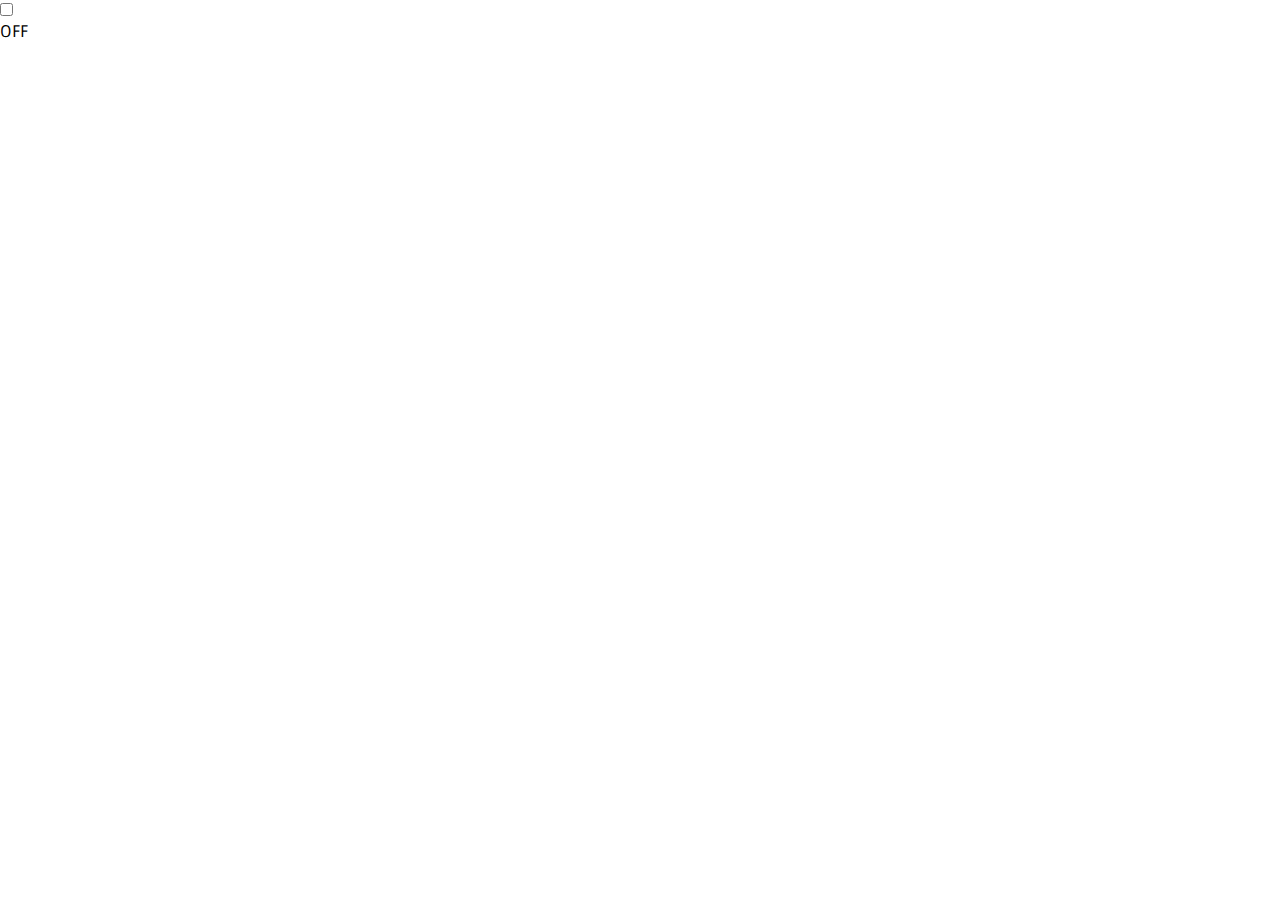
==== hw-5.2.html @ 2d382839 "Homework 5, task 2" ====
<!DOCTYPE html>
<html lang="en">
<head>
    <meta charset="UTF-8">
    <meta http-equiv="X-UA-Compatible" content="IE=edge">
    <meta name="viewport" content="width=device-width, initial-scale=1.0">
    <link href="https://fonts.googleapis.com/css2?family=Sintony&amp;display=swap" rel="stylesheet">
    <title>Homework 5.2</title>
    <style>
        * {
            box-sizing: border-box;
            margin: 0;
            padding: 0;
            font-family: 'Sintony', sans-serif;
        }
    </style>
</head>
<body>
    <div class="dark" id="d1">
        <input type ="checkbox" id="checkbox" class="checkbox">
        <label for="checkbox" class="cta" id="cta">
            <div class="toggle" id="toggle"><p id="p1">OFF</p></div>
        </label>
        <p id="p2"></p>
    </div>
    <script src="hw-5.2.js"></script>
</body>
</html>
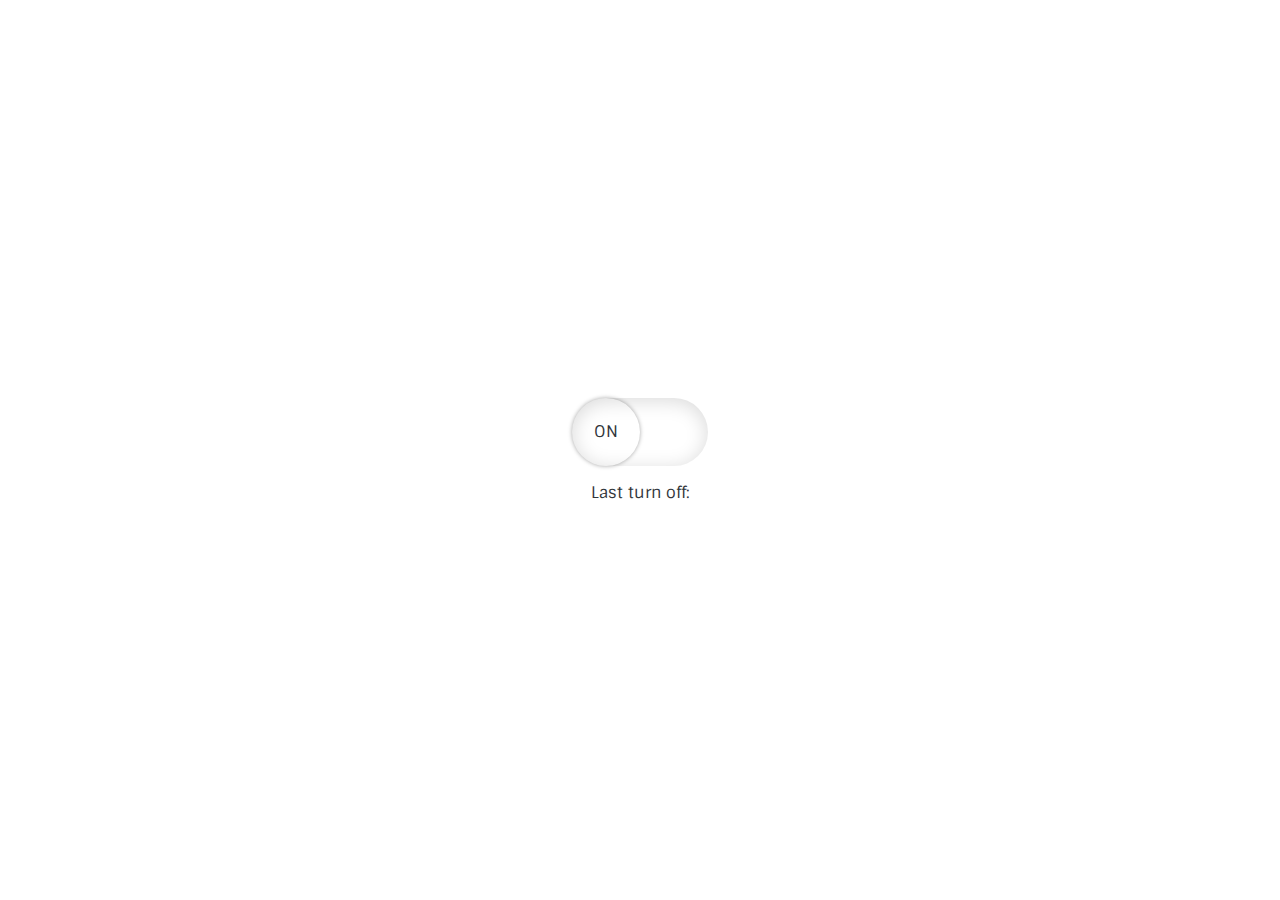
==== commit 19cb923f: "Third commit" ====
--- a/hw-5.2.html
+++ b/hw-5.2.html
@@ -6,22 +6,13 @@
     <meta name="viewport" content="width=device-width, initial-scale=1.0">
     <link href="https://fonts.googleapis.com/css2?family=Sintony&amp;display=swap" rel="stylesheet">
     <title>Homework 5.2</title>
-    <style>
-        * {
-            box-sizing: border-box;
-            margin: 0;
-            padding: 0;
-            font-family: 'Sintony', sans-serif;
-        }
-    </style>
+    <link rel="stylesheet" href="hw-5.2.css">
 </head>
 <body>
-    <div class="dark" id="d1">
+    <div class="main-wrapper" id="main">
         <input type ="checkbox" id="checkbox" class="checkbox">
-        <label for="checkbox" class="cta" id="cta">
-            <div class="toggle" id="toggle"><p id="p1">OFF</p></div>
-        </label>
-        <p id="p2"></p>
+        <label for="checkbox" class="action-button" id="action-button"></label>
+        <p class="text-message" id="text-message"></p>
     </div>
     <script src="hw-5.2.js"></script>
 </body>
--- a/hw-5.2.css
+++ b/hw-5.2.css
@@ -0,0 +1,67 @@
+* {
+    box-sizing: border-box;
+    margin: 0;
+    padding: 0;
+}
+
+body {
+    font-family: 'Sintony', sans-serif;
+}
+
+.checkbox {
+    display: none;
+    position: absolute;
+}
+
+.main-wrapper {
+    display: flex;
+    justify-content: center;
+    align-items: center;
+    flex-direction: column;
+    height: 100vh;
+    transition: background-color 0.2s linear;
+    gap: 16px;
+    color: #31353A;
+}
+
+.dark-mode {
+    background-color: #31353A;
+    color: white;
+}
+
+.action-button {
+    display: flex;
+    background-color: 180deg, #282B30 0%, #1E2124 100%;
+    box-shadow: inset 0px 3px 20px rgba(0, 0, 0, 0.15);
+    height: 68px;
+    width: 136px;
+    border-radius: 100px;
+    position: relative;
+}
+
+.action-button::before {
+    content: 'ON';
+    background-color: 180deg, #ECECEC 20.59%, #C9C9C9 85.35%;
+    height: 68px;
+    width: 68px;
+    box-shadow: 0px 0px 4px rgba(0, 0, 0, 0.35);
+    border-radius: 100px;
+    transition: all 0.2s linear;
+    display: flex;
+    justify-content: center;
+    align-items: center;
+    cursor: pointer;
+}
+
+.action-button.active::before {
+    content: 'OFF';
+    transform: translateX(100%);
+}
+
+.text-message::before {
+    content: 'Last turn off: ';
+}
+
+.text-message.active::before {
+    content: 'Last turn on: ';
+}